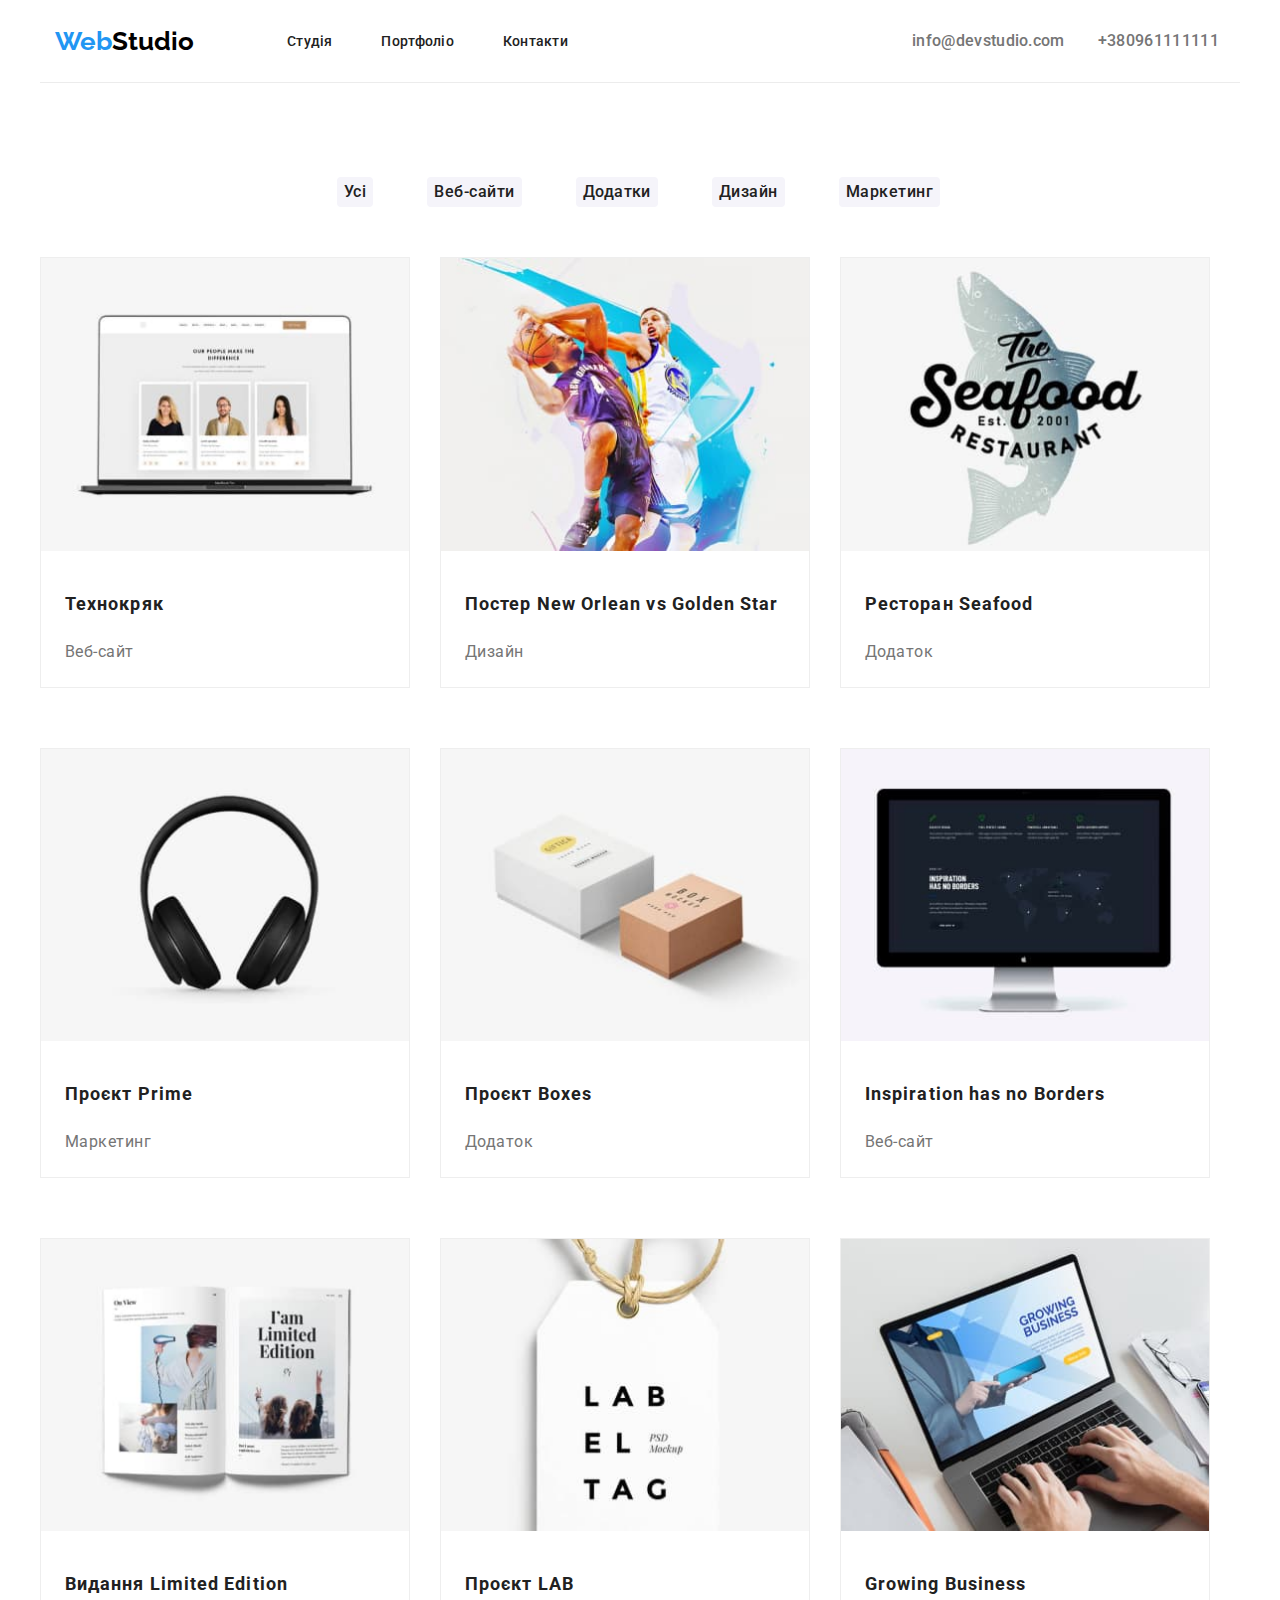
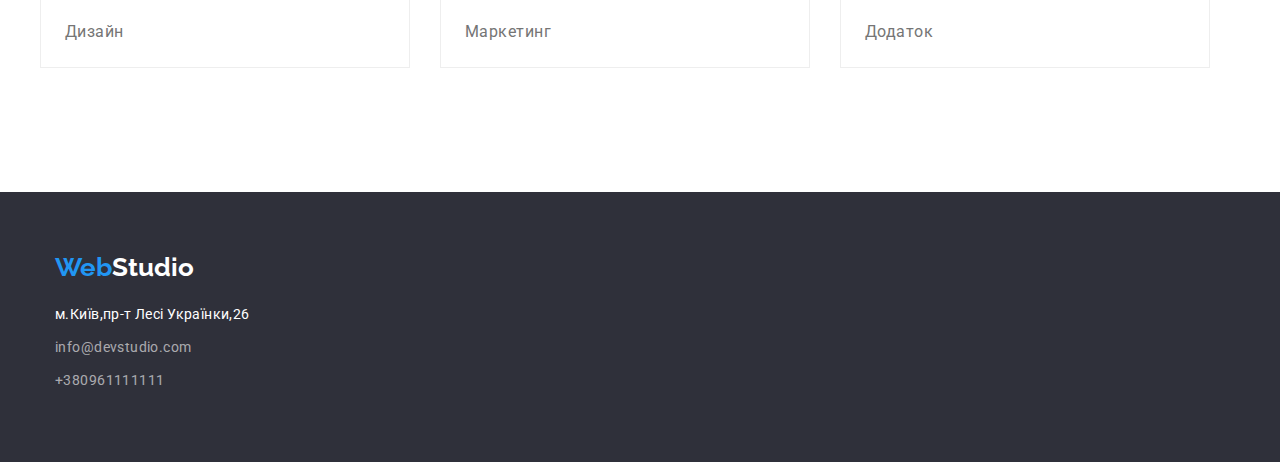
==== portfolio.html @ 40ef208d "додано позиціонування сторінок" ====
<!DOCTYPE html>
<html lang="uk">
  <head>
    <meta charset="UTF-8" />
    <meta http-equiv="X-UA-Compatible" content="IE=edge" />
    <meta name="viewport" content="width=device-width, initial-scale=1.0" />
    <title>Portfolio</title>

    <link rel="preconnect" href="https://fonts.googleapis.com" />
    <link rel="preconnect" href="https://fonts.gstatic.com" crossorigin />
    <link
      href="https://fonts.googleapis.com/css2?family=Raleway:wght@700&family=Roboto:wght@400;500;700;900&display=swap"
      rel="stylesheet"
    />
    <link
      rel="stylesheet"
      href="https://cdnjs.cloudflare.com/ajax/libs/modern-normalize/1.1.0/modern-normalize.min.css



"
    />
    <link rel="stylesheet" href="./css/styles.css" />
  </head>
  <body>
    <header class="opening-section">
      <div class="container container-header">
        <a lang="en" class="link" href="./index.html">
          <span class="logo">Web</span
          ><span class="logo-additional">Studio</span></a
        >
        <nav>
          <ul class="list header-contacts">
            <li class="header-items">
              <a href="./index.html" class="link">
                <span class="nav-titles">Студія</span></a
              >
            </li>
            <li>
              <a href="./portfolio.html" class="link">
                <span class="nav-titles">Портфоліо</span>
              </a>
            </li>

            <li>
              <a href="#" class="link">
                <span class="nav-titles"> Контакти</span></a
              >
            </li>
          </ul>
        </nav>
        <ul class="list footer-contacts">
          <li>
            <a href="mailto:info@devstudio.com" class="link-contacts"
              >info@devstudio.com</a
            >
          </li>
          <li>
            <a href="tel:+380961111111" class="link-contacts"> +380961111111</a>
          </li>
        </ul>
      </div>
    </header>

    <main>
      <section>
        <div class="container container-portfolio">
          <h1 class="visually-hidden">Портфоліо</h1>

          <ul class="list buttons-nav">
            <li>
              <button type="button" class="select-button button-item">
                Усі
              </button>
            </li>
            <li>
              <button type="button" class="select-button button-item">
                Веб-сайти
              </button>
            </li>

            <li>
              <button type="button" class="select-button button-item">
                Додатки
              </button>
            </li>
            <li>
              <button type="button" class="select-button button-item">
                Дизайн
              </button>
            </li>
            <li>
              <button type="button" class="select-button button-item">
                Маркетинг
              </button>
            </li>
          </ul>

          <ul class="list card-set">
          <li class="item">
            <a href="#" class="link">
              <img
                src="./images/technokryak.jpg"
                width="370"
                height="294"
                alt="сайт компанії на екрані ноутбуку"
              />
              <div class="card-title"><h2 class="project-title">Технокряк</h2>
              <p class="work-title">Веб-сайт</p></div>
              
            </a>
          </li>

          <li class="item">
            <a href="#" class="link">
              <img
                src="./images/poster.jpg"
                width="370"
                height="294"
                alt="постер баскетбольного матчу двох команд"
              />
              <div class="card-title">
              <h2 class="project-title">Постер New Orlean vs Golden Star</h2>
              <p class="work-title">Дизайн</p>
              </div>
            </a>
          </li>
          <li class="item">
            <a href="#" class="link">
              <img
                src="./images/restaurant.jpg"
                width="370"
                height="294"
                alt="додаток ресторану"
              />
              <div class="card-title">
              <h2 class="project-title">Ресторан Seafood</h2>
              <p class="work-title">Додаток</p>
              </div>
            </a>
          </li>
          <li class="item">
            <a href="#" class="link">
              <img
                src="./images/headphones.jpg"
                width="370"
                height="294"
                alt="навушники"
              />
              <div class="card-title">
              <h2 class="project-title">Проєкт Prime</h2>
              <p class="work-title">Маркетинг</p>
              </div>
            </a>
          </li>
          <li class="item">
            <a href="#" class="link">
              <img
                src="./images/boxes.jpg"
                width="370"
                height="294"
                alt="коробки"
              />
              <div class="card-title">
              <h2 class="project-title">Проєкт Boxes</h2>
              <p class="work-title">Додаток</p>
              </div>
            </a>
          </li>
          <li class="item">
            <a href="#" class="link">
              <img src="./images/computer.jpg" alt="комп'ютер" />
              <div class="card-title">
              <h2 class="project-title">Inspiration has no Borders</h2>
              <p class="work-title">Веб-сайт</p>
              </div>
            </a>
          </li>
          <li class="item">
            <a href="#" class="link">
              <img
                src="./images/book.jpg"
                width="370"
                height="294"
                alt="розгорнута книга"
              />
              <div class="card-title">
              <h2 class="project-title">Видання Limited Edition</h2>
              <p class="work-title">Дизайн</p>
              </div>
            </a>
          </li>
          <li class="item">
            <a href="#" class="link">
              <img
                src="./images/label.jpg"
                width="370"
                height="294"
                alt="бейджик"
              />
              <div class="card-title">
              <h2 class="project-title">Проєкт LAB</h2>
              <p class="work-title">Маркетинг</p>
              </div>
            </a>
          </li>
          <li class="item">
            <a href="#" class="link">
              <img
                src="./images/hannds_on_computer.jpg"
                width="370"
                height="294"
                alt="руки на клавіатурі ноутбуку"
              />
              <div class="card-title">
              <h2 class="project-title">Growing Business</h2>
              <p class="work-title">Додаток</p>
              </div>
            </a>
          </li>
        </ul>
      </section>
    </main>


    <footer class="footer-color">
      <div class="container container-footer">
    <div class="logo-footer"><a lang="en" href="./index.html" class="link">
        <span class="logo">Web</span
        ><span class="specific-logo">Studio</span></a>
    </div>
      
      <address>
        <ul class="list footer-nav">
          <li class="footer-item">
            <a
              class="link link-map"
              href="https://goo.gl/maps/CPtrU1FHBa2aNyZL9"
              target="_blank"
              rel="noopener noreferrer nofollow"
            >
              м.Київ,пр-т Лесі Українки,26</a
            >
          </li>
          <li class="footer-item">
            <a class="link-footer" href="mailto:info@devstudio.com"
              >info@devstudio.com</a
            >
          </li>
          <li class="footer-item">
            <a class="link-footer" href="tel:+380961111111">+380961111111</a>
          </li>
        </ul>
      </address>
      </div>
    </footer>
  </body>
</html>
---- css/styles.css ----
:root {
    --base-color: #212121;
    --additional-color: #2196F3;
    --accent-color: #000000;
    --text-color: #757575;
    --attribute-color: #FFFFFF;
    --section-color: #2F303A;
    --contacts-color: rgba(255, 255, 255, 0.6);
    --button-color: #F5F4FA;
    --portfolio-color: #F5F5F5;
    --button-active: #188CE8;
    --border-color:#ECECEC;
    --secondary-border:#EEEEEE;
}

body {
    margin: 0;
    font-family: 'Roboto', sans-serif;
    font-style: normal;
    font-weight: 500;
    color: var(--base-color);
    background-color: var(--attribute-color);

}

.opening-section {
    background-color: var(--attribute-color);
}

.logo {
    font-family: 'Raleway', sans-serif;
    font-style: normal;
    font-weight: 700;
    font-size: 26px;
    line-height: 1.19;
    text-decoration: none;
    color: var(--additional-color);
    
  
}

.logo-additional {
    font-family: 'Raleway', sans-serif;
    font-style: normal;
    font-weight: 700;
    font-size: 26px;
    line-height: 1.19;
    text-decoration: none;
    color: var(--accent-color);
    
 
}

.specific-logo {
    font-family: 'Raleway', sans-serif;
    font-style: normal;
    font-weight: 700;
    font-size: 26px;
    line-height: 1.19;
    color: var(--attribute-color)
}

a {
    text-decoration: none;

}

.link {
    text-decoration: none;
}

.nav-titles {
   
    font-family: 'Roboto';
    font-size: 14px;
    letter-spacing: 0.02em;
    line-height: 1.14;
    color: var(--base-color);

}

.nav-titles:hover,
.nav-titles:focus {
    color: var(--additional-color);
}

.link-contacts {
    font-family: 'Roboto';
    font-weight: 500;
    line-height: 1.14;
    letter-spacing: 0.02em;
    color: var(--text-color);
   
   
}

.link-contacts:hover,
.link-contacts:focus {
    color: var(--additional-color);
}

.link-footer {
    font-style: normal;
    font-weight: 400;
    font-size: 14px;
    line-height: 1.71;
    letter-spacing: 0.03em;
    color: var(--contacts-color);
 
}

.link-footer:hover,
.link-footer:focus {
    color: var(--additional-color);
}

.list {
    list-style-type: none;
}

.link-mail:hover {
    color: var(--additional-color);
}

.link-mail:focus .hero-section {
    background-color: var(--section-color);
}

.link-map {
    font-style: normal;
    font-weight: 400;
    font-size: 14px;
    line-height: 1.71;
    letter-spacing: 0.03em;
    color: var(--attribute-color);
}

.hero-section {
    background-color: var(--section-color);
}

.hero-title {
    font-weight: 900;
    font-size: 44px;
    line-height: 1.36;
    letter-spacing: 0.06em;
    text-transform: uppercase;
    color: var(--attribute-color);
    margin: 200px 280px 30px 280px;
    width: 696px;
    text-align: center;
    
}

.button {
  display:inline-block;
  margin-left: 477px;
  margin-right: 477px;
  margin-bottom: 200px;
  text-align: center;
  border-radius: 4px;
  min-width: 215px;
  box-shadow: 0px 4px 4px rgba(0, 0, 0, 0.15);
  padding: 10px 32px;
  border: 1px solid transparent;
  white-space: nowrap;
  font-family: inherit;
  font-weight: 700;
  font-size: 16px;
  line-height: 1.87;
  letter-spacing: 0.06em;
  background-color: var(--additional-color);
  color: var(--attribute-color);
  cursor: pointer;  
}

.button:hover,
.button:focus {
    background-color: var(--button-active);
}

.select-button {
    font-family: inherit;

    font-size: 16px;
    font-weight: 500;
    line-height: 1.63;
    letter-spacing: 0.03em;
    background-color: var(--button-color);
    color: var(--base-color);
    cursor: pointer;
    display: inline-block;
    border-radius: 4px;
    border: 1px solid transparent;

}
.select-button:hover,
.select-button:focus {
    background-color: var(--additional-color);
    color: var(--attribute-color);
}
.visually-hidden {
    position: absolute;
    width: 1px;
    height: 1px;
    margin: -1px;
    padding: 0;
    overflow: hidden;
    border: 0;
    clip: rect(0 0 0 0);
}

.features-title {
    font-weight: 700;
    font-size: 14px;
    line-height: 1.14;
    letter-spacing: 0.03em;
    text-transform: uppercase;
    margin-right: 30px;
    margin-bottom: 10px;
}

.discription {
    font-weight: 400;
    font-size: 14px;
    line-height: 1.71;
    letter-spacing: 0.03em;
    color: var(--text-color);   
}
.section-team {
    background-color: var(--button-color);
}
.section-title {
    font-weight: 700;
    font-size: 36px;
    line-height: 1.17;
    letter-spacing: 0.03em;
    text-align: center;
    margin: 0px 400px 50px 400px;
    margin-bottom: 50px;
    text-align: center;  
}

.team-title{
    font-weight: 700;
    font-size: 36px;
    line-height: 1.17;
    letter-spacing: 0.03em; 
}


.person-title {
    font-size: 16px;
    line-height: 1.19;
    letter-spacing: 0.03em;

}

.post-title {
    font-weight: 400;
    font-size: 16px;
    line-height: 1.19;
    letter-spacing: 0.03em;
    color: var(--text-color);
}

.project-title {
    font-weight: 700;
    font-size: 18px;
    line-height: 2;
    letter-spacing: 0.06em;
    color: var(--base-color);
    
}

.work-title {
    font-weight: 400;
    font-size: 16px;
    line-height: 1.87;
    letter-spacing: 0.03em;
    color: var(--text-color);
}

.footer-color {
    background-color: var(--section-color);
}
h1,h2.h3,h4,h5,h6,p,ul{
    margin: 0;
    padding: 0;
} 
img{
    display:block;
    max-width: 100%;
    height: auto;
}
.container{
    width: 1200px;
    padding: 0px 15px;
    margin: 0 auto;
}
.container-header{
    display: flex;
    align-items: center;
    border-bottom: 1px solid var(--border-color);
    
}
.header-contacts{
    width: 281px;
    display: flex;
    margin:32px 344px 32px 93px;
    justify-content: space-between;
   
}
.footer-contacts{
    display: flex;
    width: 307px;
    justify-content: space-between;  
}

.container-hero{
    display: inline-block;      
}
.container-features{
    padding: 94px 0px;
   
}
.features{
   display: flex;
}
.features-items{
    width: 270px;
    margin: 10px 30px 94px 0px;
}
.container-activity{
    padding: 0px 0px 94px 0;
}
.activity{
   display: flex;
}
.activity-item{
    margin-right: 30px;
}
.team-container{
    padding: 94px 0px;
}
.team {
    display: flex;
}
.team-card{
    width: 270px;
    margin-right: 30px;
}
.team-item{
   width: 270px;
   padding-top: 30px;
   padding-bottom: 30px;
   margin-right: 30px;
   text-align: center;
   box-shadow: 0px 1px 3px rgba(0, 0, 0, 0.12), 0px 1px 1px rgba(0, 0, 0, 0.14), 0px 2px 1px rgba(0, 0, 0, 0.2);
   border-radius: 0px 0px 4px 4px;
}

.footer-nav{
  padding-bottom: 60px;
}
.logo-footer{
  padding: 60px 0px 20px 0px;
    
}
.footer-item{
    margin: 0px 0px 9px 0px;
}
.container-portfolio{
    padding: 94px 0px;
}
.buttons-nav{
    display: flex;
    margin-left: 297px;
    margin-right: 300px;
    margin-bottom: 50px;
    justify-content: space-between;
}
.card-set{
    display: flex;
    flex-wrap: wrap;
    gap: 30px;
}
.item{
    width: 370px;
    border: 1px solid var(--secondary-border);
    margin-bottom: 30px;
}
.card-title{
    padding: 20px 24px;
}
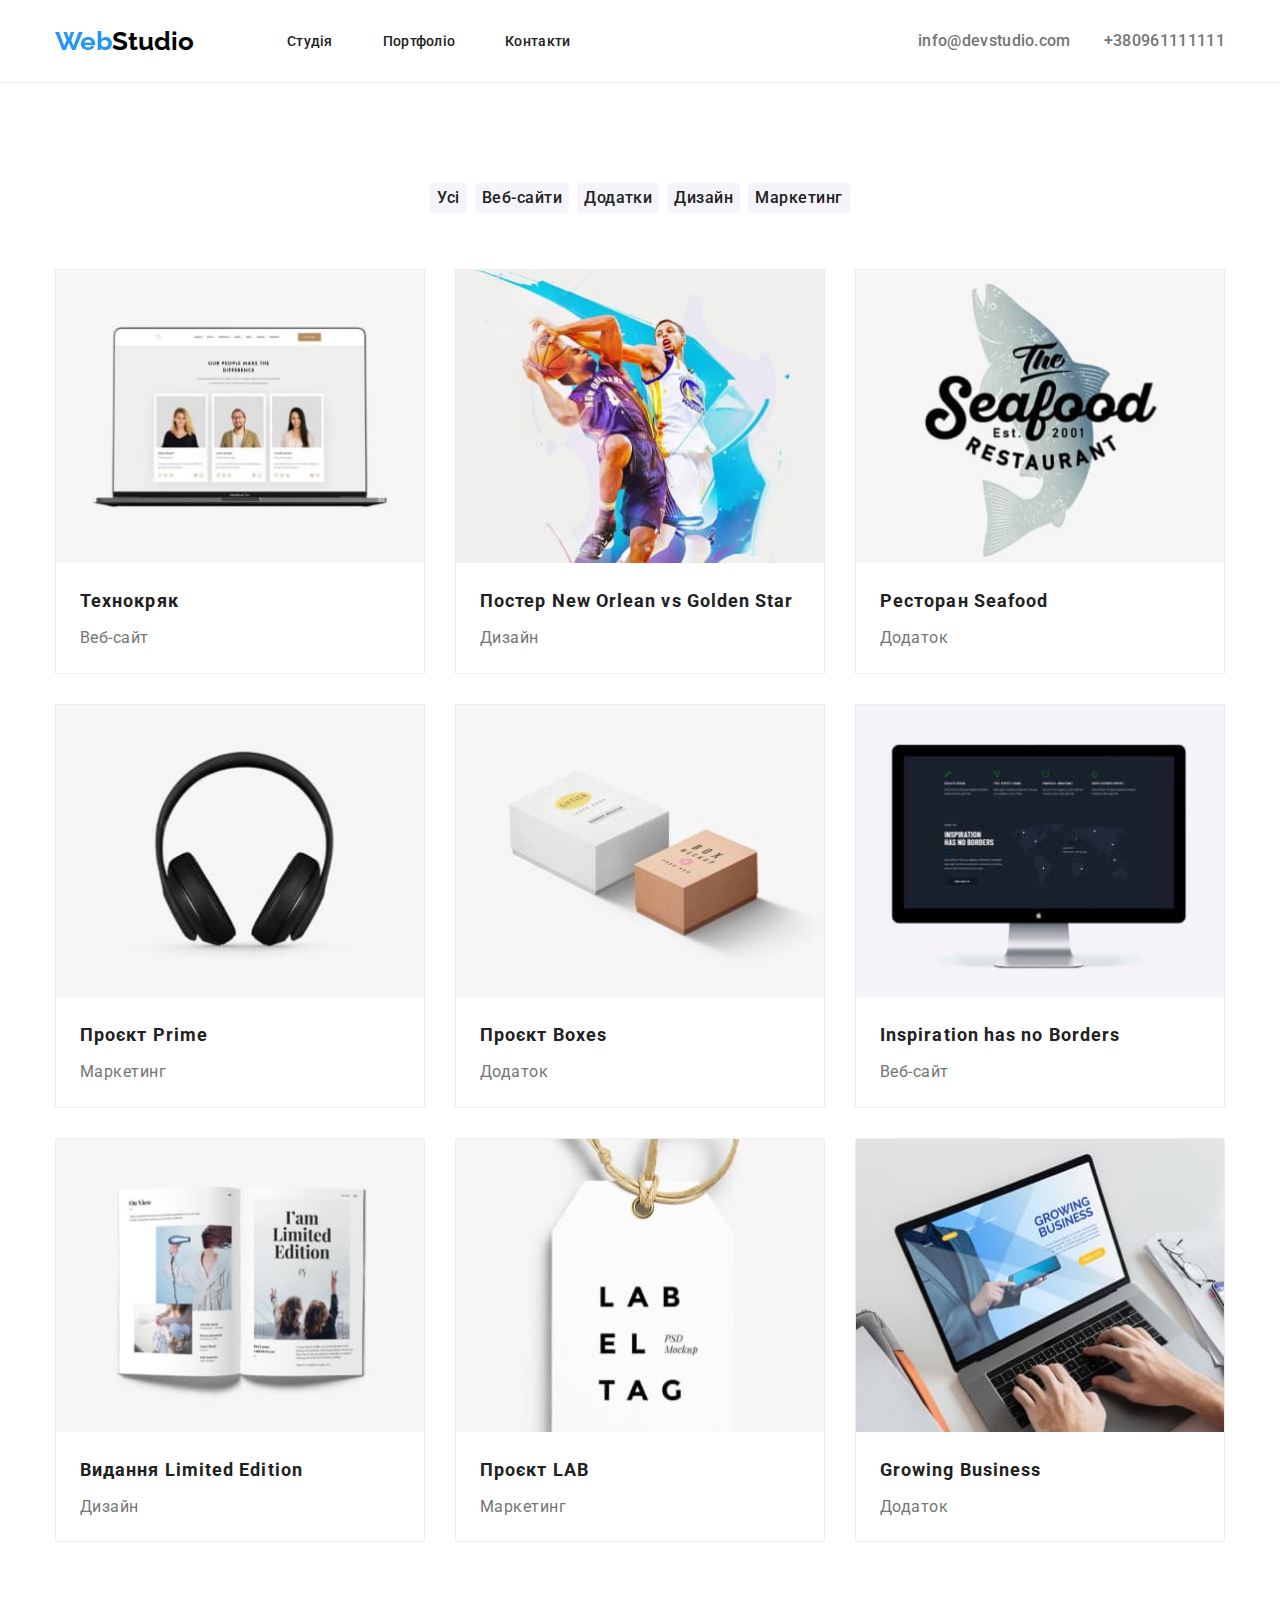
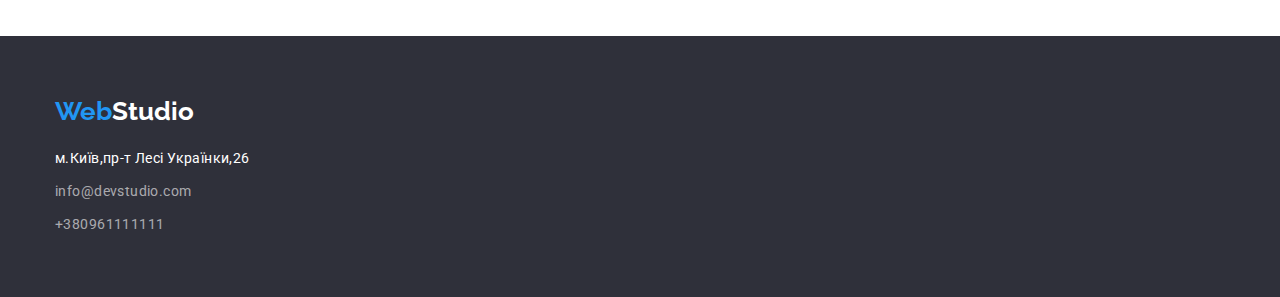
==== commit fe763de4: "виправлено помилки" ====
--- a/portfolio.html
+++ b/portfolio.html
@@ -25,25 +25,25 @@
   <body>
     <header class="opening-section">
       <div class="container container-header">
-        <a lang="en" class="link" href="./index.html">
+        <a lang="en" class="link logo-main" href="./index.html">
           <span class="logo">Web</span
           ><span class="logo-additional">Studio</span></a
         >
-        <nav>
+        <nav class="navigation">
           <ul class="list header-contacts">
             <li class="header-items">
-              <a href="./index.html" class="link">
+              <a href="./index.html" class="link link-nav">
                 <span class="nav-titles">Студія</span></a
               >
             </li>
             <li>
-              <a href="./portfolio.html" class="link">
+              <a href="./portfolio.html" class="link link-nav">
                 <span class="nav-titles">Портфоліо</span>
               </a>
             </li>
 
             <li>
-              <a href="#" class="link">
+              <a href="#" class="link link-nav">
                 <span class="nav-titles"> Контакти</span></a
               >
             </li>
@@ -51,19 +51,23 @@
         </nav>
         <ul class="list footer-contacts">
           <li>
-            <a href="mailto:info@devstudio.com" class="link-contacts"
+            <a
+              href="mailto:info@devstudio.com"
+              class="link-contacts contacts-nav"
               >info@devstudio.com</a
             >
           </li>
           <li>
-            <a href="tel:+380961111111" class="link-contacts"> +380961111111</a>
+            <a href="tel:+380961111111" class="link-contacts contacts-nav">
+              +380961111111</a
+            >
           </li>
         </ul>
       </div>
     </header>
 
     <main>
-      <section>
+      <section class="portfolio-section">
         <div class="container container-portfolio">
           <h1 class="visually-hidden">Портфоліо</h1>
 
@@ -97,161 +101,166 @@
           </ul>
 
           <ul class="list card-set">
-          <li class="item">
-            <a href="#" class="link">
-              <img
-                src="./images/technokryak.jpg"
-                width="370"
-                height="294"
-                alt="сайт компанії на екрані ноутбуку"
-              />
-              <div class="card-title"><h2 class="project-title">Технокряк</h2>
-              <p class="work-title">Веб-сайт</p></div>
-              
-            </a>
-          </li>
-
-          <li class="item">
-            <a href="#" class="link">
-              <img
-                src="./images/poster.jpg"
-                width="370"
-                height="294"
-                alt="постер баскетбольного матчу двох команд"
-              />
-              <div class="card-title">
-              <h2 class="project-title">Постер New Orlean vs Golden Star</h2>
-              <p class="work-title">Дизайн</p>
-              </div>
-            </a>
-          </li>
-          <li class="item">
-            <a href="#" class="link">
-              <img
-                src="./images/restaurant.jpg"
-                width="370"
-                height="294"
-                alt="додаток ресторану"
-              />
-              <div class="card-title">
-              <h2 class="project-title">Ресторан Seafood</h2>
-              <p class="work-title">Додаток</p>
-              </div>
-            </a>
-          </li>
-          <li class="item">
-            <a href="#" class="link">
-              <img
-                src="./images/headphones.jpg"
-                width="370"
-                height="294"
-                alt="навушники"
-              />
-              <div class="card-title">
-              <h2 class="project-title">Проєкт Prime</h2>
-              <p class="work-title">Маркетинг</p>
-              </div>
-            </a>
-          </li>
-          <li class="item">
-            <a href="#" class="link">
-              <img
-                src="./images/boxes.jpg"
-                width="370"
-                height="294"
-                alt="коробки"
-              />
-              <div class="card-title">
-              <h2 class="project-title">Проєкт Boxes</h2>
-              <p class="work-title">Додаток</p>
-              </div>
-            </a>
-          </li>
-          <li class="item">
-            <a href="#" class="link">
-              <img src="./images/computer.jpg" alt="комп'ютер" />
-              <div class="card-title">
-              <h2 class="project-title">Inspiration has no Borders</h2>
-              <p class="work-title">Веб-сайт</p>
-              </div>
-            </a>
-          </li>
-          <li class="item">
-            <a href="#" class="link">
-              <img
-                src="./images/book.jpg"
-                width="370"
-                height="294"
-                alt="розгорнута книга"
-              />
-              <div class="card-title">
-              <h2 class="project-title">Видання Limited Edition</h2>
-              <p class="work-title">Дизайн</p>
-              </div>
-            </a>
-          </li>
-          <li class="item">
-            <a href="#" class="link">
-              <img
-                src="./images/label.jpg"
-                width="370"
-                height="294"
-                alt="бейджик"
-              />
-              <div class="card-title">
-              <h2 class="project-title">Проєкт LAB</h2>
-              <p class="work-title">Маркетинг</p>
-              </div>
-            </a>
-          </li>
-          <li class="item">
-            <a href="#" class="link">
-              <img
-                src="./images/hannds_on_computer.jpg"
-                width="370"
-                height="294"
-                alt="руки на клавіатурі ноутбуку"
-              />
-              <div class="card-title">
-              <h2 class="project-title">Growing Business</h2>
-              <p class="work-title">Додаток</p>
-              </div>
-            </a>
-          </li>
-        </ul>
+            <li class="item">
+              <a href="#" class="link">
+                <img
+                  src="./images/technokryak.jpg"
+                  width="370"
+                  height="294"
+                  alt="сайт компанії на екрані ноутбуку"
+                />
+                <div class="card-title">
+                  <h2 class="project-title">Технокряк</h2>
+                  <p class="work-title">Веб-сайт</p>
+                </div>
+              </a>
+            </li>
+
+            <li class="item">
+              <a href="#" class="link">
+                <img
+                  src="./images/poster.jpg"
+                  width="370"
+                  height="294"
+                  alt="постер баскетбольного матчу двох команд"
+                />
+                <div class="card-title">
+                  <h2 class="project-title">
+                    Постер New Orlean vs Golden Star
+                  </h2>
+                  <p class="work-title">Дизайн</p>
+                </div>
+              </a>
+            </li>
+            <li class="item">
+              <a href="#" class="link">
+                <img
+                  src="./images/restaurant.jpg"
+                  width="370"
+                  height="294"
+                  alt="додаток ресторану"
+                />
+                <div class="card-title">
+                  <h2 class="project-title">Ресторан Seafood</h2>
+                  <p class="work-title">Додаток</p>
+                </div>
+              </a>
+            </li>
+            <li class="item">
+              <a href="#" class="link">
+                <img
+                  src="./images/headphones.jpg"
+                  width="370"
+                  height="294"
+                  alt="навушники"
+                />
+                <div class="card-title">
+                  <h2 class="project-title">Проєкт Prime</h2>
+                  <p class="work-title">Маркетинг</p>
+                </div>
+              </a>
+            </li>
+            <li class="item">
+              <a href="#" class="link">
+                <img
+                  src="./images/boxes.jpg"
+                  width="370"
+                  height="294"
+                  alt="коробки"
+                />
+                <div class="card-title">
+                  <h2 class="project-title">Проєкт Boxes</h2>
+                  <p class="work-title">Додаток</p>
+                </div>
+              </a>
+            </li>
+            <li class="item">
+              <a href="#" class="link">
+                <img src="./images/computer.jpg" alt="комп'ютер" />
+                <div class="card-title">
+                  <h2 class="project-title">Inspiration has no Borders</h2>
+                  <p class="work-title">Веб-сайт</p>
+                </div>
+              </a>
+            </li>
+            <li class="item">
+              <a href="#" class="link">
+                <img
+                  src="./images/book.jpg"
+                  width="370"
+                  height="294"
+                  alt="розгорнута книга"
+                />
+                <div class="card-title">
+                  <h2 class="project-title">Видання Limited Edition</h2>
+                  <p class="work-title">Дизайн</p>
+                </div>
+              </a>
+            </li>
+            <li class="item">
+              <a href="#" class="link">
+                <img
+                  src="./images/label.jpg"
+                  width="370"
+                  height="294"
+                  alt="бейджик"
+                />
+                <div class="card-title">
+                  <h2 class="project-title">Проєкт LAB</h2>
+                  <p class="work-title">Маркетинг</p>
+                </div>
+              </a>
+            </li>
+            <li class="item">
+              <a href="#" class="link">
+                <img
+                  src="./images/hannds_on_computer.jpg"
+                  width="370"
+                  height="294"
+                  alt="руки на клавіатурі ноутбуку"
+                />
+                <div class="card-title">
+                  <h2 class="project-title">Growing Business</h2>
+                  <p class="work-title">Додаток</p>
+                </div>
+              </a>
+            </li>
+          </ul>
+        </div>
       </section>
     </main>
 
-
     <footer class="footer-color">
       <div class="container container-footer">
-    <div class="logo-footer"><a lang="en" href="./index.html" class="link">
-        <span class="logo">Web</span
-        ><span class="specific-logo">Studio</span></a>
-    </div>
-      
-      <address>
-        <ul class="list footer-nav">
-          <li class="footer-item">
-            <a
-              class="link link-map"
-              href="https://goo.gl/maps/CPtrU1FHBa2aNyZL9"
-              target="_blank"
-              rel="noopener noreferrer nofollow"
-            >
-              м.Київ,пр-т Лесі Українки,26</a
-            >
-          </li>
-          <li class="footer-item">
-            <a class="link-footer" href="mailto:info@devstudio.com"
-              >info@devstudio.com</a
-            >
-          </li>
-          <li class="footer-item">
-            <a class="link-footer" href="tel:+380961111111">+380961111111</a>
-          </li>
-        </ul>
-      </address>
+        <div class="logo-footer">
+          <a lang="en" href="./index.html" class="link">
+            <span class="logo">Web</span
+            ><span class="specific-logo">Studio</span></a
+          >
+        </div>
+
+        <address>
+          <ul class="list footer-nav">
+            <li class="footer-item">
+              <a
+                class="link link-map"
+                href="https://goo.gl/maps/CPtrU1FHBa2aNyZL9"
+                target="_blank"
+                rel="noopener noreferrer nofollow"
+              >
+                м.Київ,пр-т Лесі Українки,26</a
+              >
+            </li>
+            <li class="footer-item">
+              <a class="link-footer" href="mailto:info@devstudio.com"
+                >info@devstudio.com</a
+              >
+            </li>
+            <li class="footer-item">
+              <a class="link-footer" href="tel:+380961111111">+380961111111</a>
+            </li>
+          </ul>
+        </address>
       </div>
     </footer>
   </body>
--- a/css/styles.css
+++ b/css/styles.css
@@ -25,6 +25,7 @@
 
 .opening-section {
     background-color: var(--attribute-color);
+    border-bottom: 1px solid var(--border-color);
 }
 
 .logo {
@@ -89,9 +90,7 @@
     font-weight: 500;
     line-height: 1.14;
     letter-spacing: 0.02em;
-    color: var(--text-color);
-   
-   
+    color: var(--text-color);  
 }
 
 .link-contacts:hover,
@@ -137,6 +136,7 @@
 
 .hero-section {
     background-color: var(--section-color);
+    padding: 200px 0;
 }
 
 .hero-title {
@@ -146,7 +146,7 @@
     letter-spacing: 0.06em;
     text-transform: uppercase;
     color: var(--attribute-color);
-    margin: 200px 280px 30px 280px;
+    margin: 0 auto 30px auto;
     width: 696px;
     text-align: center;
     
@@ -156,7 +156,6 @@
   display:inline-block;
   margin-left: 477px;
   margin-right: 477px;
-  margin-bottom: 200px;
   text-align: center;
   border-radius: 4px;
   min-width: 215px;
@@ -181,7 +180,6 @@
 
 .select-button {
     font-family: inherit;
-
     font-size: 16px;
     font-weight: 500;
     line-height: 1.63;
@@ -216,8 +214,10 @@
     line-height: 1.14;
     letter-spacing: 0.03em;
     text-transform: uppercase;
+    margin-top: 0px;
     margin-right: 30px;
     margin-bottom: 10px;
+
 }
 
 .discription {
@@ -225,7 +225,7 @@
     font-size: 14px;
     line-height: 1.71;
     letter-spacing: 0.03em;
-    color: var(--text-color);   
+    color: var(--text-color);  
 }
 .section-team {
     background-color: var(--button-color);
@@ -236,7 +236,7 @@
     line-height: 1.17;
     letter-spacing: 0.03em;
     text-align: center;
-    margin: 0px 400px 50px 400px;
+    margin-top: 0;
     margin-bottom: 50px;
     text-align: center;  
 }
@@ -246,6 +246,9 @@
     font-size: 36px;
     line-height: 1.17;
     letter-spacing: 0.03em; 
+    margin-top: 0;
+    margin-bottom: 50px;
+    text-align: center;
 }
 
 
@@ -253,6 +256,8 @@
     font-size: 16px;
     line-height: 1.19;
     letter-spacing: 0.03em;
+    margin-top: 0px;
+    margin-bottom: 10px;
 
 }
 
@@ -270,6 +275,8 @@
     line-height: 2;
     letter-spacing: 0.06em;
     color: var(--base-color);
+    margin-top: 0px;
+    margin-bottom: 4px;
     
 }
 
@@ -283,6 +290,7 @@
 
 .footer-color {
     background-color: var(--section-color);
+    padding: 60px 0px;
 }
 h1,h2.h3,h4,h5,h6,p,ul{
     margin: 0;
@@ -293,6 +301,20 @@
     max-width: 100%;
     height: auto;
 }
+.logo-main{
+    margin-right: 93px;
+}
+.navigation{
+    margin-right: auto;
+}
+.link-nav{
+    padding: 32px 0;
+    display: block;
+}
+.contacts-nav{
+    padding: 32px 0;
+    display: block;
+}
 .container{
     width: 1200px;
     padding: 0px 15px;
@@ -300,14 +322,12 @@
 }
 .container-header{
     display: flex;
-    align-items: center;
-    border-bottom: 1px solid var(--border-color);
-    
+    align-items: center;   
 }
 .header-contacts{
     width: 281px;
     display: flex;
-    margin:32px 344px 32px 93px;
+    gap: 50px;
     justify-content: space-between;
    
 }
@@ -317,68 +337,68 @@
     justify-content: space-between;  
 }
 
-.container-hero{
-    display: inline-block;      
-}
-.container-features{
-    padding: 94px 0px;
-   
-}
+
 .features{
    display: flex;
+   gap: 30px;
 }
 .features-items{
     width: 270px;
-    margin: 10px 30px 94px 0px;
-}
-.container-activity{
-    padding: 0px 0px 94px 0;
+}
+.activity-section {
+    padding: 94px 0px;
 }
 .activity{
    display: flex;
+   gap: 30px;
+
 }
 .activity-item{
-    margin-right: 30px;
-}
-.team-container{
+   width: 370px;
+   
+}
+.section-team{
     padding: 94px 0px;
 }
 .team {
     display: flex;
+    gap: 30px;
 }
 .team-card{
     width: 270px;
-    margin-right: 30px;
+    
 }
 .team-item{
    width: 270px;
    padding-top: 30px;
    padding-bottom: 30px;
-   margin-right: 30px;
+   gap:30px;
    text-align: center;
    box-shadow: 0px 1px 3px rgba(0, 0, 0, 0.12), 0px 1px 1px rgba(0, 0, 0, 0.14), 0px 2px 1px rgba(0, 0, 0, 0.2);
    border-radius: 0px 0px 4px 4px;
+   background: var(--attribute-color);
 }
 
 .footer-nav{
-  padding-bottom: 60px;
+ display: flex;
+ flex-direction: column;
+ gap: 9px;
 }
 .logo-footer{
-  padding: 60px 0px 20px 0px;
-    
-}
-.footer-item{
-    margin: 0px 0px 9px 0px;
-}
-.container-portfolio{
+ margin-bottom: 20px;
+    
+}
+.portfolio-section{
     padding: 94px 0px;
 }
 .buttons-nav{
     display: flex;
-    margin-left: 297px;
-    margin-right: 300px;
+    margin-left: auto;
+    margin-right: auto;
     margin-bottom: 50px;
-    justify-content: space-between;
+    justify-content: center;
+    gap: 8px;
+    padding: 6px 22px;
 }
 .card-set{
     display: flex;
@@ -388,7 +408,7 @@
 .item{
     width: 370px;
     border: 1px solid var(--secondary-border);
-    margin-bottom: 30px;
+    
 }
 .card-title{
     padding: 20px 24px;
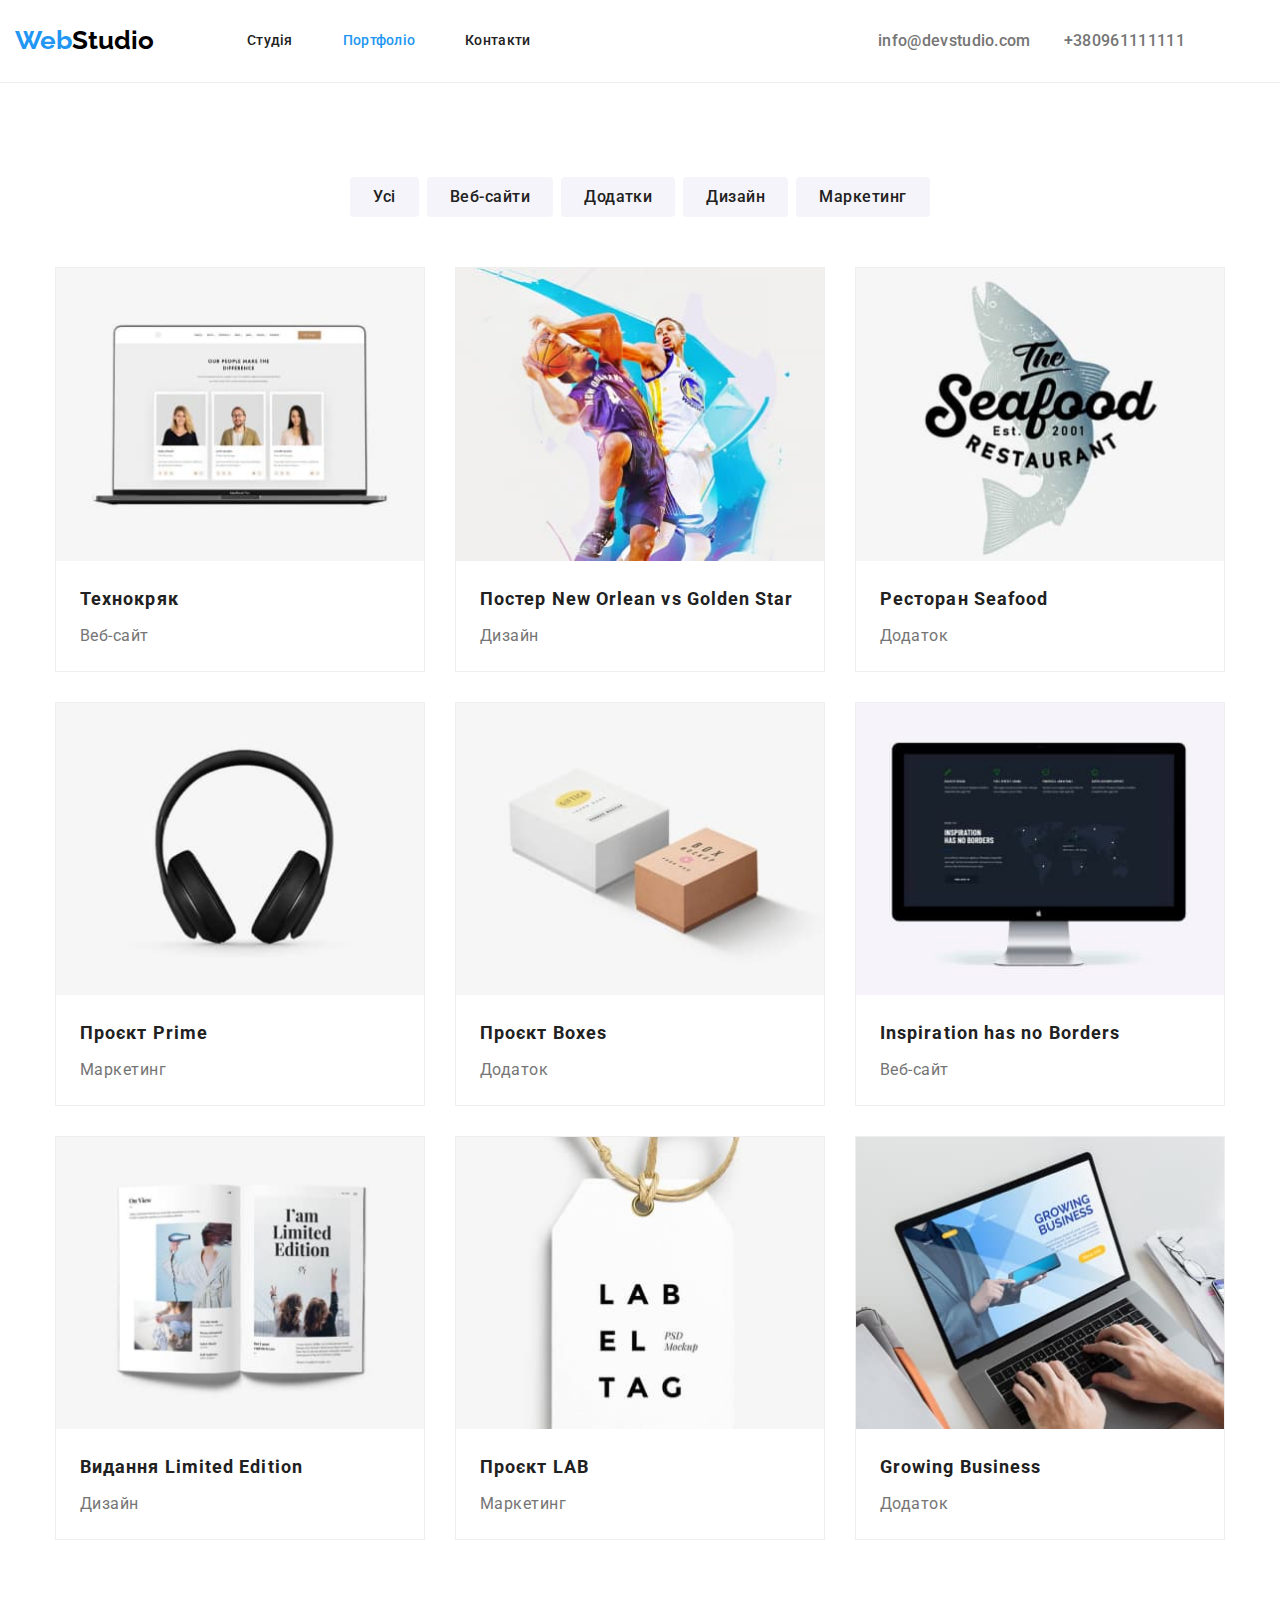
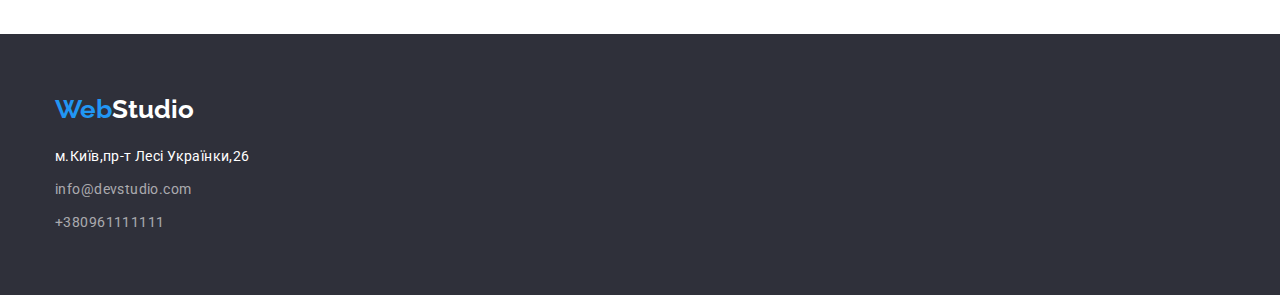
==== commit 6e5b66fe: "changes in html" ====
--- a/portfolio.html
+++ b/portfolio.html
@@ -25,27 +25,25 @@
   <body>
     <header class="opening-section">
       <div class="container container-header">
-        <a lang="en" class="link logo-main" href="./index.html">
-          <span class="logo">Web</span
-          ><span class="logo-additional">Studio</span></a
-        >
         <nav class="navigation">
+          <a lang="en" class="link logo-main" href="./index.html">
+            <span class="logo">Web</span
+            ><span class="logo-additional">Studio</span></a
+          >
           <ul class="list header-contacts">
             <li class="header-items">
-              <a href="./index.html" class="link link-nav">
-                <span class="nav-titles">Студія</span></a
-              >
-            </li>
-            <li>
-              <a href="./portfolio.html" class="link link-nav">
-                <span class="nav-titles">Портфоліо</span>
-              </a>
-            </li>
-
-            <li>
-              <a href="#" class="link link-nav">
-                <span class="nav-titles"> Контакти</span></a
-              >
+              <a href="./index.html" class="link nav-titles link-nav">Студія</a>
+            </li>
+            <li>
+              <a
+                href="./portfolio.html"
+                class="link nav-titles current link-nav"
+                >Портфоліо</a
+              >
+            </li>
+
+            <li>
+              <a href="#" class="link nav-titles link-nav">Контакти</a>
             </li>
           </ul>
         </nav>
--- a/css/styles.css
+++ b/css/styles.css
@@ -77,6 +77,7 @@
     letter-spacing: 0.02em;
     line-height: 1.14;
     color: var(--base-color);
+  
 
 }
 
@@ -87,10 +88,10 @@
 
 .link-contacts {
     font-family: 'Roboto';
-    font-weight: 500;
     line-height: 1.14;
     letter-spacing: 0.02em;
     color: var(--text-color);  
+
 }
 
 .link-contacts:hover,
@@ -124,7 +125,9 @@
 .link-mail:focus .hero-section {
     background-color: var(--section-color);
 }
-
+.current.link-nav{
+    color: var(--additional-color);
+}
 .link-map {
     font-style: normal;
     font-weight: 400;
@@ -137,6 +140,7 @@
 .hero-section {
     background-color: var(--section-color);
     padding: 200px 0;
+  
 }
 
 .hero-title {
@@ -190,12 +194,14 @@
     display: inline-block;
     border-radius: 4px;
     border: 1px solid transparent;
+    padding: 6px 22px;
 
 }
 .select-button:hover,
 .select-button:focus {
     background-color: var(--additional-color);
     color: var(--attribute-color);
+    box-shadow: 0px 3px 1px rgba(0, 0, 0, 0.1), 0px 1px 2px rgba(0, 0, 0, 0.08), 0px 2px 2px rgba(0, 0, 0, 0.12);
 }
 .visually-hidden {
     position: absolute;
@@ -215,7 +221,6 @@
     letter-spacing: 0.03em;
     text-transform: uppercase;
     margin-top: 0px;
-    margin-right: 30px;
     margin-bottom: 10px;
 
 }
@@ -302,10 +307,11 @@
     height: auto;
 }
 .logo-main{
-    margin-right: 93px;
+    margin:24px 93px 25px 0px;
 }
 .navigation{
     margin-right: auto;
+  display: flex;
 }
 .link-nav{
     padding: 32px 0;
@@ -321,8 +327,10 @@
     margin: 0 auto;
 }
 .container-header{
-    display: flex;
-    align-items: center;   
+    display: inline-flex;
+ 
+    align-items: center;  
+
 }
 .header-contacts{
     width: 281px;
@@ -334,10 +342,21 @@
 .footer-contacts{
     display: flex;
     width: 307px;
-    justify-content: space-between;  
-}
-
-
+    justify-content: space-between; 
+
+}
+.overlay{
+    max-width: 1600px;
+    height: 600px;
+    margin-left: auto;
+    margin-right: auto;
+    outline: ;
+    background-image:
+    url(../images/hero.jpg);
+    background-repeat: no-repeat;
+    background-position: center;
+    background-size: cover;
+}
 .features{
    display: flex;
    gap: 30px;
@@ -346,7 +365,7 @@
     width: 270px;
 }
 .activity-section {
-    padding: 94px 0px;
+    padding: 0px 0px 94px 0px;
 }
 .activity{
    display: flex;
@@ -398,7 +417,7 @@
     margin-bottom: 50px;
     justify-content: center;
     gap: 8px;
-    padding: 6px 22px;
+
 }
 .card-set{
     display: flex;
@@ -412,4 +431,4 @@
 }
 .card-title{
     padding: 20px 24px;
-}+}
